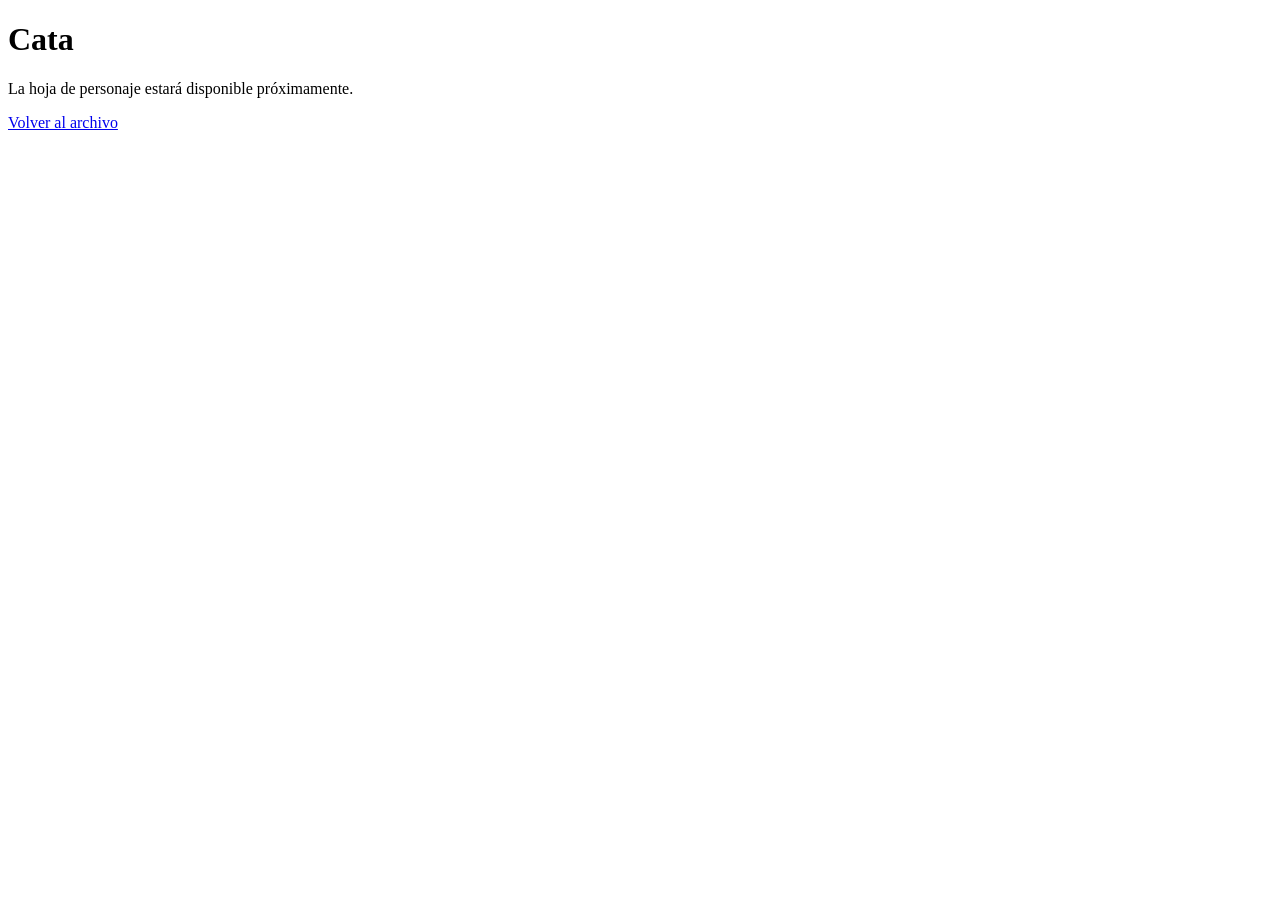
==== cata/index.html @ b9797f9a "CATA INDEX" ====
<!DOCTYPE html>
<html lang="es">
<head>
    <meta charset="UTF-8">
    <meta name="viewport" content="width=device-width, initial-scale=1.0">
    <title>Cata — Próximamente</title>
</head>
<body>
    <main>
        <h1>Cata</h1>
        <p>La hoja de personaje estará disponible próximamente.</p>
        <a href="../index.html">Volver al archivo</a>
    </main>
</body>
</html>
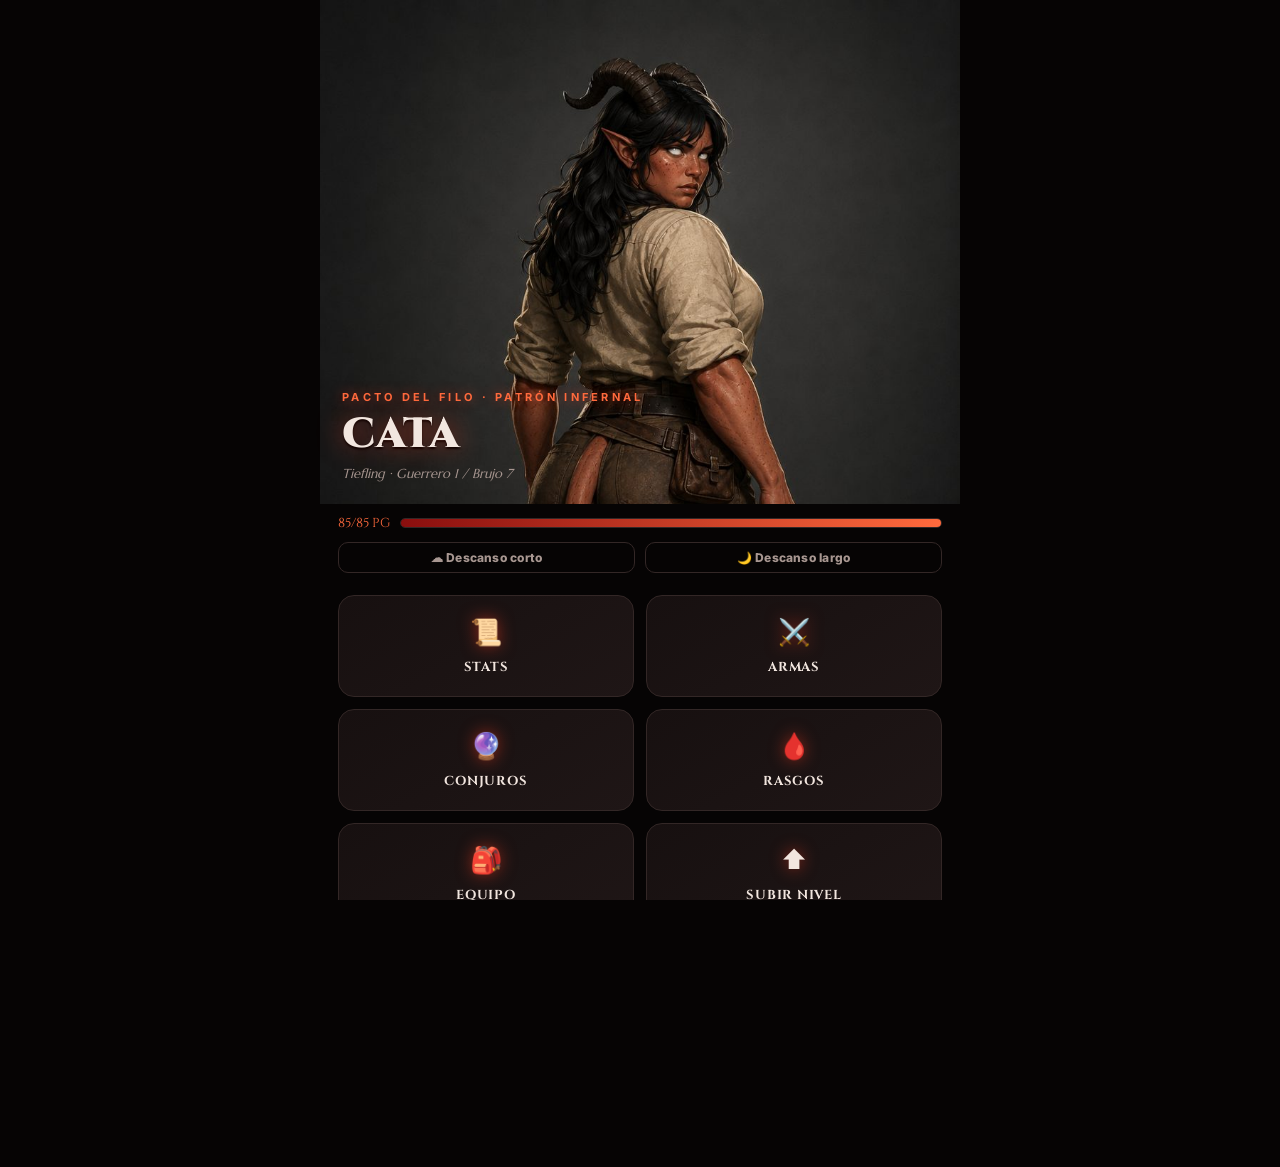
==== commit 690dda31: "Cata hoja de personaje" ====
--- a/cata/index.html
+++ b/cata/index.html
@@ -1,15 +1,1084 @@
 <!DOCTYPE html>
 <html lang="es">
 <head>
-    <meta charset="UTF-8">
-    <meta name="viewport" content="width=device-width, initial-scale=1.0">
-    <title>Cata — Próximamente</title>
+<meta charset="UTF-8">
+<meta name="viewport" content="width=device-width, initial-scale=1.0, maximum-scale=1">
+<title>Cata</title>
+<style>
+  @import url('https://fonts.googleapis.com/css2?family=Cinzel:wght@600;700;900&family=Marcellus&family=Inter:wght@400;500;600;700;800&display=swap');
+
+  :root{
+    --bg: #060404;
+    --panel: #171010;
+    --panel-2: #1f1616;
+    --lava: #ff3b1f;
+    --lava-deep: #8a0e0e;
+    --lava-glow: #ff6a3d;
+    --ash: #2a2222;
+    --ash-light: #4a3f3f;
+    --text: #f2e6df;
+    --text-dim: #a89791;
+    --line: #332726;
+    --ok: #7fae6b;
+  }
+  *{box-sizing:border-box;}
+  html,body{margin:0;padding:0;background:var(--bg);color:var(--text);font-family:'Inter',sans-serif;height:100%;overflow-x:hidden;}
+  body{min-height:100vh;}
+  ::selection{background:var(--lava); color:#fff;}
+  button{font-family:inherit;}
+
+  #app{max-width:640px; margin:0 auto; min-height:100vh; position:relative;}
+
+  .screen{display:none; min-height:100vh; padding-bottom:34px; animation:sweep .28s ease;}
+  .screen.active{display:block;}
+  @keyframes sweep{from{opacity:0; transform:translateX(10px);} to{opacity:1; transform:none;}}
+
+  /* ---------- HOME / HUB ---------- */
+  #screen-home{padding:0;}
+  .hero{
+    position:relative; height:56vh; min-height:340px; display:flex; align-items:flex-end;
+    background:
+      linear-gradient(180deg, rgba(6,4,4,0.15) 0%, rgba(6,4,4,0.55) 55%, var(--bg) 100%),
+      radial-gradient(ellipse at 30% 20%, rgba(255,59,31,0.35), transparent 60%),
+      linear-gradient(160deg, #2a1210, #0d0707 70%);
+  }
+  .hero-portrait-empty{
+    position:absolute; inset:0; display:flex; align-items:center; justify-content:center; flex-direction:column; gap:8px;
+    color:var(--text-dim); font-size:12px; text-align:center; padding:20px;
+  }
+  .hero-portrait-empty .sigil{font-size:46px; opacity:.5; filter:drop-shadow(0 0 14px var(--lava));}
+  .hero img{position:absolute; inset:0; width:100%; height:100%; object-fit:cover; object-position:center top;}
+  .hero-title{position:relative; z-index:2; padding:20px 22px 22px; width:100%;}
+  .hero-title .eyebrow{font-size:11px; letter-spacing:.3em; text-transform:uppercase; color:var(--lava-glow); font-weight:700; text-shadow:0 0 12px rgba(255,59,31,.6);}
+  .hero-title h1{font-family:'Cinzel',serif; font-weight:900; font-size:42px; margin:2px 0 0; letter-spacing:.02em; text-shadow:0 0 24px rgba(255,59,31,.5), 0 2px 2px #000;}
+  .hero-title .sub{font-family:'Marcellus',serif; font-style:italic; color:var(--text-dim); font-size:13px; margin-top:2px;}
+
+  .hub-grid{padding:18px; display:grid; grid-template-columns:1fr 1fr; gap:12px;}
+  .rune-btn{
+    background:linear-gradient(150deg, var(--panel), var(--panel-2));
+    border:1px solid var(--line); border-radius:16px; padding:20px 12px; text-align:center; cursor:pointer;
+    color:var(--text); position:relative; overflow:hidden;
+  }
+  .rune-btn:active{transform:scale(.97);}
+  .rune-btn::before{content:""; position:absolute; inset:0; background:radial-gradient(circle at 50% 0%, rgba(255,59,31,.16), transparent 70%); opacity:0; transition:opacity .2s;}
+  .rune-btn:active::before{opacity:1;}
+  .rune-btn .icon{font-size:26px; display:block; margin-bottom:8px; filter:drop-shadow(0 0 8px rgba(255,59,31,.5));}
+  .rune-btn .label{font-family:'Cinzel',serif; font-size:13px; letter-spacing:.06em; text-transform:uppercase; font-weight:700;}
+
+  .combat-cta{
+    margin:6px 18px 18px; padding:20px; border-radius:18px; text-align:center; cursor:pointer;
+    background:linear-gradient(135deg, var(--lava-deep), var(--lava) 120%);
+    border:1px solid var(--lava-glow);
+    box-shadow:0 0 0 1px rgba(255,59,31,.2), 0 12px 30px rgba(255,59,31,.25);
+    animation:pulse 2.6s ease-in-out infinite;
+  }
+  @keyframes pulse{0%,100%{box-shadow:0 0 0 0 rgba(255,59,31,.35), 0 12px 30px rgba(255,59,31,.25);} 50%{box-shadow:0 0 0 10px rgba(255,59,31,0), 0 12px 30px rgba(255,59,31,.4);}}
+  .combat-cta .label{font-family:'Cinzel',serif; font-weight:900; font-size:19px; letter-spacing:.08em; color:#fff; text-shadow:0 2px 6px rgba(0,0,0,.4);}
+  .combat-cta .sub{font-size:11.5px; color:rgba(255,255,255,.85); margin-top:4px;}
+
+  .mini-hp{display:flex; align-items:center; justify-content:space-between; padding:10px 18px; gap:10px;}
+  .mini-hp .bar-wrap{flex:1; height:10px; background:var(--ash); border-radius:999px; overflow:hidden; border:1px solid var(--line);}
+  .mini-hp .bar-fill{height:100%; background:linear-gradient(90deg, var(--lava-deep), var(--lava-glow));}
+  .mini-hp .txt{font-family:'Cinzel',serif; font-size:13px; color:var(--lava-glow); white-space:nowrap;}
+
+  /* ---------- SUB SCREENS (shared) ---------- */
+  .subheader{
+    display:flex; align-items:center; gap:10px; padding:16px 16px 12px; position:sticky; top:0; z-index:5;
+    background:linear-gradient(var(--bg) 80%, transparent); backdrop-filter:blur(4px);
+  }
+  .back-btn{
+    width:38px; height:38px; border-radius:50%; background:var(--panel); border:1px solid var(--line);
+    color:var(--lava-glow); font-size:18px; display:flex; align-items:center; justify-content:center; cursor:pointer;
+  }
+  .subheader h2{font-family:'Cinzel',serif; font-size:19px; letter-spacing:.05em; margin:0; text-transform:uppercase;}
+  .content{padding:0 16px 20px;}
+
+  .card{background:var(--panel); border:1px solid var(--line); border-radius:14px; padding:14px 16px; margin-bottom:12px;}
+  .card h3{font-family:'Cinzel',serif; font-size:13px; letter-spacing:.08em; text-transform:uppercase; color:var(--lava-glow); margin:0 0 10px; display:flex; justify-content:space-between; align-items:center;}
+  .card h3 small{font-family:'Inter'; font-size:10.5px; text-transform:none; color:var(--text-dim); letter-spacing:0;}
+
+  input, select, textarea{
+    background:#0e0a0a; border:1px solid var(--line); color:var(--text); border-radius:8px; padding:7px 9px; font-size:14px; width:100%;
+  }
+  input:focus, textarea:focus{outline:1px solid var(--lava-glow); border-color:var(--lava-glow);}
+  label{font-size:10.5px; color:var(--text-dim); text-transform:uppercase; letter-spacing:.05em; display:block; margin-bottom:3px;}
+  .field{margin-bottom:8px;}
+  .row{display:flex; gap:8px; align-items:flex-end;}
+  .row>*{flex:1;}
+
+  button.btn{background:linear-gradient(135deg, var(--lava), var(--lava-deep)); color:#fff; border:none; border-radius:10px; padding:10px 14px; font-weight:800; font-size:13px; cursor:pointer; letter-spacing:.02em;}
+  button.btn.ghost{background:transparent; border:1px solid var(--line); color:var(--text-dim);}
+  button.btn.small{padding:7px 11px; font-size:12px;}
+  button.btn.danger{background:#2a0e0e; border:1px solid var(--lava-deep); color:#ff9a8a;}
+  button.btn.big{width:100%; padding:16px; font-size:15px; border-radius:14px;}
+
+  /* ---------- STATS SCREEN ---------- */
+  .ability-block{background:var(--panel); border:1px solid var(--line); border-radius:16px; padding:16px; margin-bottom:12px;}
+  .ability-head{display:flex; align-items:center; gap:14px; margin-bottom:10px;}
+  .ability-score{font-family:'Cinzel',serif; font-weight:900; font-size:38px; color:var(--lava-glow); text-shadow:0 0 16px rgba(255,106,61,.4); line-height:1;}
+  .ability-name{font-family:'Cinzel',serif; font-size:14px; letter-spacing:.1em; text-transform:uppercase;}
+  .ability-mod{font-size:13px; color:var(--text-dim);}
+  .ability-save{margin-left:auto; text-align:right; font-size:11px; color:var(--text-dim);}
+  .ability-save b{display:block; font-family:'Cinzel',serif; font-size:16px; color:var(--text);}
+  .skill-list{display:grid; grid-template-columns:1fr auto; gap:6px 0; border-top:1px solid var(--line); padding-top:10px;}
+  .skill-row{display:contents;}
+  .skill-row span:first-child{font-size:13.5px; color:var(--text-dim); padding:3px 0;}
+  .skill-row span:last-child{font-family:'Cinzel',serif; font-size:14px; color:var(--text); text-align:right;}
+
+  /* ---------- WEAPONS ---------- */
+  .weapon-card{border-radius:16px; overflow:hidden; border:1px solid var(--line); margin-bottom:14px; background:var(--panel);}
+  .weapon-photo{height:130px; background:linear-gradient(150deg,#241414,#120a0a); display:flex; align-items:center; justify-content:center; position:relative; cursor:pointer;}
+  .weapon-photo img{width:100%; height:100%; object-fit:cover;}
+  .weapon-photo .ph{color:var(--text-dim); font-size:11px; text-align:center;}
+  .weapon-photo .ph .sigil{font-size:30px; display:block; margin-bottom:4px; opacity:.5;}
+  .weapon-closed{padding:14px 16px; display:flex; justify-content:space-between; align-items:center; cursor:pointer;}
+  .weapon-closed .name{font-family:'Marcellus',serif; font-size:17px;}
+  .weapon-closed .chev{color:var(--lava-glow); font-size:18px; transition:transform .2s;}
+  .weapon-closed.open .chev{transform:rotate(90deg);}
+  .weapon-detail{max-height:0; overflow:hidden; transition:max-height .25s ease; padding:0 16px;}
+  .weapon-detail.open{max-height:600px; padding-bottom:16px;}
+  .item-tags{display:flex; flex-wrap:wrap; gap:5px; margin:8px 0;}
+  .tag{font-size:10.5px; background:rgba(255,59,31,.14); border:1px solid var(--lava); color:var(--lava-glow); padding:2px 8px; border-radius:999px;}
+  .item-stats{display:flex; gap:16px; font-size:13.5px; color:var(--text-dim); margin-top:4px;}
+  .item-stats b{color:var(--text); font-family:'Cinzel',serif; font-size:16px;}
+
+  /* ---------- COMBAT MODE ---------- */
+  #screen-combat{background:radial-gradient(ellipse at 50% 0%, rgba(255,59,31,.14), var(--bg) 60%);}
+  .combat-topbar{display:flex; align-items:center; gap:10px; padding:14px 16px; border-bottom:1px solid var(--line);}
+  .combat-round{font-family:'Cinzel',serif; font-size:12px; color:var(--lava-glow); border:1px solid var(--lava-deep); border-radius:999px; padding:4px 12px; white-space:nowrap;}
+  .combat-stats-mini{display:flex; gap:10px; padding:10px 16px; flex-wrap:wrap;}
+  .mini-pill{background:var(--panel); border:1px solid var(--line); border-radius:999px; padding:5px 12px; font-size:12px; color:var(--text-dim); display:flex; gap:6px; align-items:center;}
+  .mini-pill b{color:var(--lava-glow); font-family:'Cinzel',serif;}
+
+  .combat-stage{padding:24px 20px; text-align:center;}
+  .combat-question{font-family:'Cinzel',serif; font-size:16px; letter-spacing:.04em; color:var(--text-dim); margin-bottom:18px; text-transform:uppercase;}
+  .combat-choices{display:flex; flex-direction:column; gap:12px;}
+  .combat-choice-btn{
+    background:linear-gradient(135deg, var(--panel), var(--panel-2)); border:1px solid var(--line); border-radius:16px;
+    padding:20px; font-family:'Cinzel',serif; font-size:16px; letter-spacing:.03em; color:var(--text); cursor:pointer;
+  }
+  .combat-choice-btn:active{transform:scale(.98);}
+  .combat-choice-btn.used{opacity:.35; background:var(--ash);}
+  .combat-choice-btn .status{display:block; font-family:'Inter'; font-size:11px; color:var(--lava-glow); margin-top:4px; font-weight:600; text-transform:none; letter-spacing:0;}
+
+  .sub-choice-card{background:var(--panel-2); border:1px solid var(--line); border-radius:14px; padding:16px; text-align:left; margin-bottom:10px; cursor:pointer;}
+  .sub-choice-card .name{font-family:'Marcellus',serif; font-size:16px;}
+  .sub-choice-card .desc{font-size:12.5px; color:var(--text-dim); margin-top:4px;}
+
+  .end-turn-bar{position:sticky; bottom:0; padding:16px; background:linear-gradient(transparent, var(--bg) 30%);}
+
+  .empty-hint{color:var(--text-dim); font-size:13px; text-align:center; padding:16px; border:1px dashed var(--line); border-radius:12px;}
+  .note-uncertain{font-size:11px; color:#e8b34a; margin-top:6px; font-style:italic;}
+  details.group summary{font-family:'Cinzel',serif; font-size:13px; letter-spacing:.05em; color:var(--lava-glow); cursor:pointer; padding:6px 0; list-style:none;}
+  details.group summary::-webkit-details-marker{display:none;}
+  details.group summary::before{content:"▸ ";}
+  details.group[open] summary::before{content:"▾ ";}
+  .item{background:var(--panel-2); border:1px solid var(--line); border-radius:12px; padding:12px 14px; margin-bottom:10px;}
+  .item .name{font-family:'Marcellus',serif; font-size:15.5px;}
+  .desc{font-size:13px; color:var(--text-dim); line-height:1.5; margin-top:4px;}
+
+  .save-toast{position:fixed; bottom:14px; left:50%; transform:translateX(-50%) translateY(20px); opacity:0; background:var(--lava-glow); color:#1a0700; font-weight:800; font-size:12px; padding:8px 16px; border-radius:999px; transition:all .25s; pointer-events:none; z-index:60;}
+  .save-toast.show{opacity:1; transform:translateX(-50%) translateY(0);}
+
+  /* Level up wizard */
+  .wizard-step{display:none;}
+  .wizard-step.active{display:block;}
+  .wizard-progress{display:flex; gap:6px; padding:0 16px 12px;}
+  .wizard-progress span{flex:1; height:4px; border-radius:999px; background:var(--ash);}
+  .wizard-progress span.done{background:var(--lava-glow);}
+  .wizard-nav{display:flex; gap:10px; padding:16px;}
+</style>
 </head>
 <body>
-    <main>
-        <h1>Cata</h1>
-        <p>La hoja de personaje estará disponible próximamente.</p>
-        <a href="../index.html">Volver al archivo</a>
-    </main>
+<div id="app"></div>
+<div class="save-toast" id="toast">Guardado</div>
+
+<script>
+const STORAGE_KEY = 'cata-sheet-v1';
+
+const DEFAULT_STATE = {
+  fighterLevel: 1, warlockLevel: 7,
+  hpMax: 85, hpCurrent: 85, tempHp: 0,
+  ac: 16, initiative: 1, speed: 9, passivePerception: 12,
+  spellSlotsUsed: 0, secondWindUsed: 0,
+  portraitImage: "[data-uri]",
+  abilities: {
+    str:{score:18,mod:4,save:7,skills:{"Atletismo":7}},
+    dex:{score:12,mod:1,save:1,skills:{"Acrobacias":1,"Juego de manos":1,"Sigilo":1}},
+    con:{score:16,mod:3,save:6,skills:{}},
+    int:{score:10,mod:0,save:0,skills:{"Arcana":0,"Historia":0,"Investigación":0,"Religión":0,"Naturaleza":3}},
+    wis:{score:14,mod:2,save:5,skills:{"Cuidado de animales":5,"Perspicacia":2,"Medicina":2,"Percepción":2,"Supervivencia":2}},
+    cha:{score:18,mod:4,save:4,skills:{"Engaño":4,"Interpretación":4,"Persuasión":4,"Intimidación":7}}
+  },
+  weapons: [
+    {id:'w1', name:'Pussy Destroyer', type:'Hacha de guerra', bonded:false, atkBonus:'+7', dmgDice:'1d8', dmgMod:'+4', dmgType:'cortante', versatileDice:'1d10', props:'Versátil, Derriba', note:'Fuerza (+4) + competencia (+3)', img:null},
+    {id:'w2', name:'Melón', type:'Cimitarra — arma de pacto', bonded:true, atkBonus:'+7', dmgDice:'1d6', dmgMod:'+4', dmgType:'cortante', versatileDice:'', props:'Ligera, Molestar', note:'Vinculada por Pacto de Filo — Carisma (+4) + competencia (+3)', img:'[data-uri]', pairWith:'w3'},
+    {id:'w3', name:'Melames', type:'Cimitarra', bonded:false, atkBonus:'+7', dmgDice:'1d6', dmgMod:'+4', dmgType:'cortante', versatileDice:'', props:'Ligera, Molestar', note:'Fuerza (+4) + competencia (+3)', img:'[data-uri]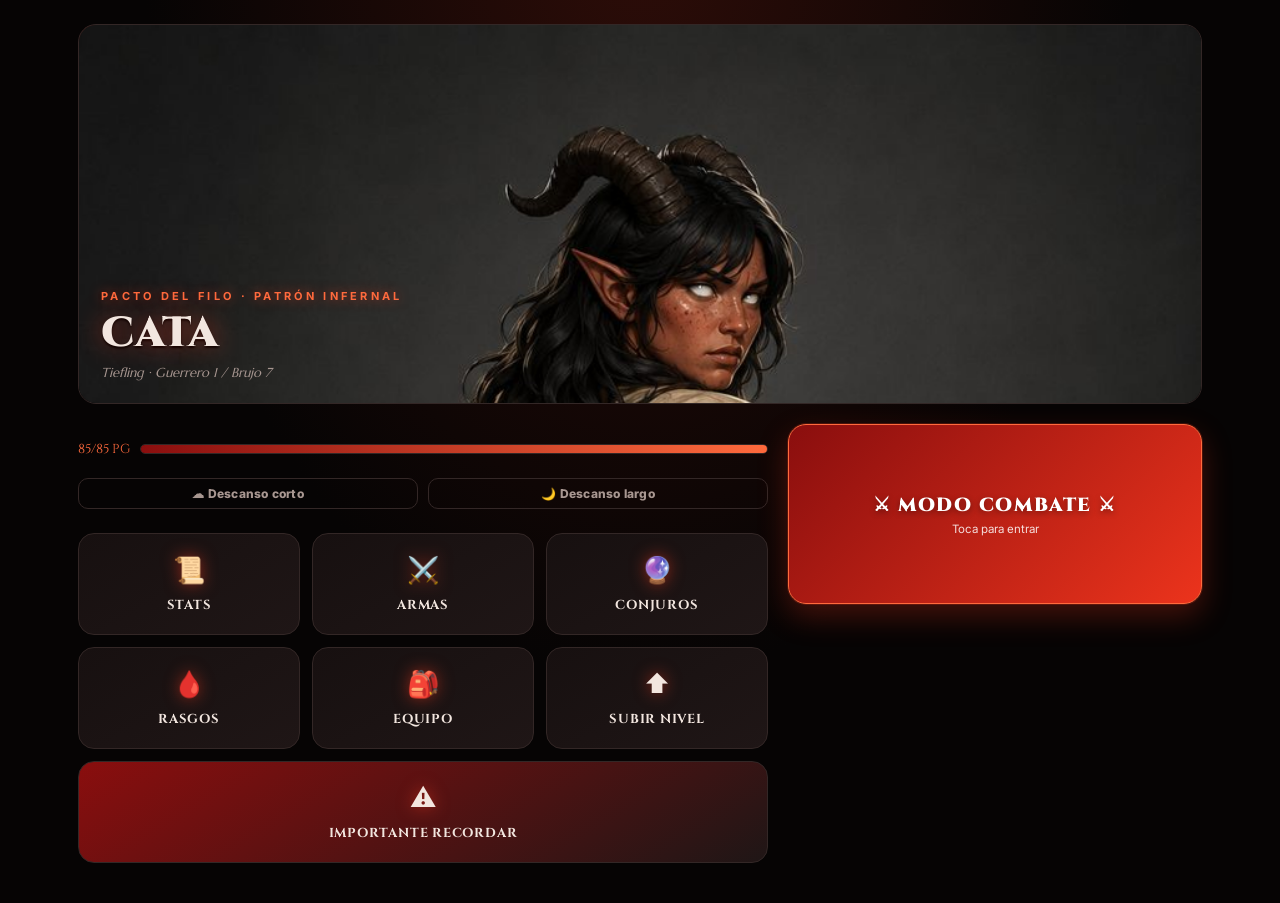
==== commit c69b67de: "Cata hoja de personaje v1" ====
--- a/cata/index.html
+++ b/cata/index.html
@@ -187,12 +187,34 @@
   .wizard-progress span{flex:1; height:4px; border-radius:999px; background:var(--ash);}
   .wizard-progress span.done{background:var(--lava-glow);}
   .wizard-nav{display:flex; gap:10px; padding:16px;}
+
+  @media (min-width: 900px){
+    body{background:radial-gradient(ellipse at 50% -10%, rgba(255,59,31,.16), var(--bg) 55%);}
+    #app{max-width:1180px; padding:24px 28px 40px;}
+    .screen{min-height:auto;}
+    #screen-home.active{display:grid; grid-template-columns:minmax(0, 1.25fr) minmax(320px, .75fr); gap:20px; align-items:start;}
+    #screen-home .hero{grid-column:1 / -1; height:380px; min-height:0; border:1px solid var(--line); border-radius:18px; overflow:hidden;}
+    #screen-home .mini-hp{grid-column:1; padding:16px 0 0;}
+    #screen-home .row{grid-column:1; padding:0 0 4px !important;}
+    #screen-home .hub-grid{grid-column:1; padding:0; grid-template-columns:repeat(3, 1fr);}
+    #screen-home .hub-grid .rune-btn:last-child{grid-column:1 / -1;}
+    #screen-home .combat-cta{grid-column:2; grid-row:2 / span 3; margin:0; min-height:180px; display:flex; flex-direction:column; justify-content:center;}
+    .screen:not(#screen-home){max-width:1080px; margin:0 auto;}
+    .content{display:grid; grid-template-columns:repeat(2, minmax(0, 1fr)); gap:14px; padding:0;}
+    .content > .card, .content > .ability-block, .content > .weapon-card{margin-bottom:0;}
+    .content > .card:last-child, .content > .btn{grid-column:1 / -1;}
+    .subheader{padding:10px 0 18px; position:relative; background:transparent;}
+    .combat-stage{max-width:760px; margin:0 auto;}
+    #screen-combat .card{max-width:760px; margin-left:auto; margin-right:auto;}
+    .combat-choices{display:grid; grid-template-columns:repeat(3, 1fr);}
+  }
 </style>
 </head>
 <body>
 <div id="app"></div>
 <div class="save-toast" id="toast">Guardado</div>
 
+<script src="catalog.js"></script>
 <script>
 const STORAGE_KEY = 'cata-sheet-v1';
 
@@ -305,9 +327,11 @@
 
 async function loadState(){
   try{
-    const res = await window.storage.get(STORAGE_KEY, false);
-    if(res && res.value){
-      state = Object.assign(deepClone(DEFAULT_STATE), JSON.parse(res.value));
+    const stored = window.storage
+      ? await window.storage.get(STORAGE_KEY, false)
+      : {value: window.localStorage.getItem(STORAGE_KEY)};
+    if(stored && stored.value){
+      state = Object.assign(deepClone(DEFAULT_STATE), JSON.parse(stored.value));
       state.combat = Object.assign(deepClone(DEFAULT_STATE.combat), state.combat||{});
       migrateState();
     } else {
@@ -367,7 +391,12 @@
 }
 let saveTimer=null;
 async function saveState(silent){
-  try{ await window.storage.set(STORAGE_KEY, JSON.stringify(state), false); if(!silent) showToast(); }
+  try{
+    const value = JSON.stringify(state);
+    if(window.storage) await window.storage.set(STORAGE_KEY, value, false);
+    else window.localStorage.setItem(STORAGE_KEY, value);
+    if(!silent) showToast();
+  }
   catch(e){ console.error(e); }
 }
 function showToast(){
@@ -596,7 +625,10 @@
           </div>
         </div>
       </div>`).join('')}</div>`).join('')}
-    <div class="card"><button class="btn ghost" id="addSpellBtn" style="width:100%;">+ Agregar conjuro</button></div>
+    <div class="card">
+      <div class="row"><select id="catalogSpell"><option value="">Importar desde catálogo...</option>${CATA_CATALOG.spells.map(s=>`<option value="${s.id}">${s.name} (nivel ${s.level})</option>`).join('')}</select><button class="btn small" id="importSpell">Añadir</button></div>
+      <button class="btn ghost" id="addSpellBtn" style="width:100%; margin-top:8px;">+ Crear conjuro personalizado</button>
+    </div>
   `;
 }
 
@@ -615,7 +647,9 @@
       </div>
     `).join('')}</div>
     <div class="card"><h3>Rasgos de clase</h3>${state.classFeatures.map(i=>`<div class="item"><div class="name">${i.name}</div><div class="desc">${i.desc}</div></div>`).join('')}</div>
-    <div class="card"><h3>Dotes</h3>${state.feats.map(i=>`<div class="item"><div class="name">${i.name}</div><div class="desc">${i.desc}</div></div>`).join('')}</div>
+    <div class="card"><h3>Dotes</h3>${state.feats.map(i=>`<div class="item"><div class="name">${i.name}</div><div class="desc">${i.desc}</div></div>`).join('')}
+      <div class="row" style="margin-top:8px;"><select id="catalogFeat"><option value="">Importar dote del catálogo...</option>${CATA_CATALOG.feats.map(f=>`<option value="${f.id}">${f.name}</option>`).join('')}</select><button class="btn small" id="importFeat">Añadir</button></div>
+    </div>
   `;
 }
 
@@ -661,18 +695,18 @@
     <div class="wizard-step ${wizardStep===1?'active':''}">
       <div class="card"><h3>Paso 2 · Puntos de golpe</h3>
         <div class="field"><label>¿Cuántos PG máximos nuevos tira o gana?</label><input type="number" id="wzHpGain" placeholder="ej. 6"></div>
+        <div class="field"><label>Mejora de característica (opcional)</label><select id="wzAbility"><option value="">No aplicar</option>${Object.entries({str:'Fuerza',dex:'Destreza',con:'Constitución',int:'Inteligencia',wis:'Sabiduría',cha:'Carisma'}).map(([id,name])=>`<option value="${id}">${name} +1</option>`).join('')}</select></div>
         <p class="desc">Lo sumo a tu máximo actual (${state.hpMax}).</p>
       </div>
     </div>
 
     <div class="wizard-step ${wizardStep===2?'active':''}">
       <div class="card"><h3>Paso 3 · ¿Ganaste algo nuevo?</h3>
-        <div class="field"><label>Nueva invocación / rasgo (opcional)</label><input id="wzInvocation" placeholder="Nombre..."></div>
-        <div class="field"><label>Descripción breve</label><input id="wzInvocationDesc" placeholder="Qué hace..."></div>
-        <div class="field" style="margin-top:10px;"><label>Nuevo dote (opcional)</label><input id="wzFeat" placeholder="Nombre..."></div>
-        <div class="field"><label>Descripción breve</label><input id="wzFeatDesc" placeholder="Qué hace..."></div>
-        <div class="field" style="margin-top:10px;"><label>Nuevo conjuro (opcional)</label><input id="wzSpell" placeholder="Nombre..."></div>
-        <p class="desc">Deja en blanco lo que no aplique este nivel.</p>
+        <div class="field"><label>Invocación del catálogo</label><select id="wzInvocation"><option value="">No añadir</option>${CATA_CATALOG.invocations.map(i=>`<option value="${i.id}">${i.name}</option>`).join('')}</select></div>
+        <div class="field"><label>Dote del catálogo</label><select id="wzFeat"><option value="">No añadir</option>${CATA_CATALOG.feats.map(i=>`<option value="${i.id}">${i.name}</option>`).join('')}</select></div>
+        <div class="field"><label>Conjuro del catálogo</label><select id="wzSpell"><option value="">No añadir</option>${CATA_CATALOG.spells.map(i=>`<option value="${i.id}">${i.name} (nivel ${i.level})</option>`).join('')}</select></div>
+        <div class="field"><label>Rasgo de clase del catálogo</label><select id="wzFeature"><option value="">No añadir</option>${CATA_CATALOG.classFeatures.map(i=>`<option value="${i.id}">${i.name}</option>`).join('')}</select></div>
+        <p class="desc">Las opciones se cargan desde <strong>catalog.js</strong>. Para añadir algo nuevo, edita ese archivo y después selecciónalo aquí.</p>
       </div>
     </div>
 
@@ -805,6 +839,12 @@
       </div>`;
   }
 
+  const importantInCombat = state.important && state.important.length ? `
+    <aside class="combat-memory card" style="margin:0 16px 14px; border-color:var(--lava); text-align:left;">
+      <h3>Importante recordar <small>consulta rápida</small></h3>
+      ${state.important.map(i=>`<div class="item"><div class="name">${i.name}</div><div class="desc">${i.desc}</div></div>`).join('')}
+    </aside>` : '';
+
   return `
   <section class="screen ${screen==='combat'?'active':''}" id="screen-combat">
     <div class="subheader">
@@ -826,6 +866,7 @@
         <button class="btn small" style="flex:0 0 auto;" id="combatHeal">+ Curar</button>
       </div>
     </div>`:''}
+    ${importantInCombat}
     ${body}
   </section>`;
 }
@@ -888,6 +929,21 @@
     saveState(); render();
     const el = document.getElementById('edit-spell-'+id);
     if(el) el.style.display='block';
+  };
+  const importSpell = document.getElementById('importSpell');
+  if(importSpell) importSpell.onclick = ()=>{
+    const selected = CATA_CATALOG.spells.find(s=>s.id===document.getElementById('catalogSpell').value);
+    if(!selected) return;
+    state.spells.push({...deepClone(selected), id:'s'+Date.now()});
+    saveState(); render();
+  };
+
+  const importFeat = document.getElementById('importFeat');
+  if(importFeat) importFeat.onclick = ()=>{
+    const selected = CATA_CATALOG.feats.find(f=>f.id===document.getElementById('catalogFeat').value);
+    if(!selected) return;
+    state.feats.push({...deepClone(selected), id:'ft'+Date.now()});
+    saveState(); render();
   };
 
   // weapons
@@ -933,12 +989,12 @@
       wizardDraft.warlockLevel = parseInt(document.getElementById('wzWarlock').value)||state.warlockLevel;
     } else if(wizardStep===1){
       wizardDraft.hpGain = parseInt(document.getElementById('wzHpGain').value)||0;
+      wizardDraft.ability = document.getElementById('wzAbility').value;
     } else if(wizardStep===2){
-      wizardDraft.invocation = document.getElementById('wzInvocation').value.trim();
-      wizardDraft.invocationDesc = document.getElementById('wzInvocationDesc').value.trim();
-      wizardDraft.feat = document.getElementById('wzFeat').value.trim();
-      wizardDraft.featDesc = document.getElementById('wzFeatDesc').value.trim();
-      wizardDraft.spell = document.getElementById('wzSpell').value.trim();
+      wizardDraft.invocation = CATA_CATALOG.invocations.find(i=>i.id===document.getElementById('wzInvocation').value);
+      wizardDraft.feat = CATA_CATALOG.feats.find(i=>i.id===document.getElementById('wzFeat').value);
+      wizardDraft.spell = CATA_CATALOG.spells.find(i=>i.id===document.getElementById('wzSpell').value);
+      wizardDraft.feature = CATA_CATALOG.classFeatures.find(i=>i.id===document.getElementById('wzFeature').value);
     }
     if(wizardStep<3){
       wizardStep++;
@@ -947,9 +1003,11 @@
         document.getElementById('wzSummary').innerHTML = `
           Guerrero ${wizardDraft.fighterLevel} / Brujo ${wizardDraft.warlockLevel}<br>
           PG máximos: ${state.hpMax} → ${state.hpMax+(wizardDraft.hpGain||0)}<br>
-          ${wizardDraft.invocation?('Nueva invocación: '+wizardDraft.invocation+'<br>'):''}
-          ${wizardDraft.feat?('Nuevo dote: '+wizardDraft.feat+'<br>'):''}
-          ${wizardDraft.spell?('Nuevo conjuro: '+wizardDraft.spell+'<br>'):''}
+          ${wizardDraft.ability?('Mejora: '+wizardDraft.ability+' +1<br>'):''}
+          ${wizardDraft.invocation?('Nueva invocación: '+wizardDraft.invocation.name+'<br>'):''}
+          ${wizardDraft.feat?('Nuevo dote: '+wizardDraft.feat.name+'<br>'):''}
+          ${wizardDraft.spell?('Nuevo conjuro: '+wizardDraft.spell.name+'<br>'):''}
+          ${wizardDraft.feature?('Nuevo rasgo: '+wizardDraft.feature.name+'<br>'):''}
         `;
         return;
       }
@@ -960,9 +1018,15 @@
       state.warlockLevel = wizardDraft.warlockLevel;
       state.hpMax += (wizardDraft.hpGain||0);
       state.hpCurrent += (wizardDraft.hpGain||0);
-      if(wizardDraft.invocation) state.invocations.push({id:'i'+Date.now(), name:wizardDraft.invocation, desc:wizardDraft.invocationDesc||''});
-      if(wizardDraft.feat) state.feats.push({id:'ft'+Date.now(), name:wizardDraft.feat, desc:wizardDraft.featDesc||''});
-      if(wizardDraft.spell) state.spells.push({id:'s'+Date.now(), name:wizardDraft.spell, level:1, source:'Nuevo', dc:'DC 14', dmg:'', desc:'Agrega la descripción completa en la pestaña Conjuros.'});
+      if(wizardDraft.ability){
+        const ability = state.abilities[wizardDraft.ability];
+        ability.score += 1;
+        ability.mod = Math.floor((ability.score - 10) / 2);
+      }
+      if(wizardDraft.invocation) state.invocations.push({...deepClone(wizardDraft.invocation), id:'i'+Date.now()});
+      if(wizardDraft.feat) state.feats.push({...deepClone(wizardDraft.feat), id:'ft'+Date.now()});
+      if(wizardDraft.spell) state.spells.push({...deepClone(wizardDraft.spell), id:'s'+Date.now()});
+      if(wizardDraft.feature) state.classFeatures.push({...deepClone(wizardDraft.feature), id:'cf'+Date.now()});
       wizardStep=0; wizardDraft={};
       saveState(); goto('home');
     }
@@ -1058,6 +1122,7 @@
   const restShort = document.getElementById('restShort');
   if(restShort) restShort.onclick = ()=>{
     state.spellSlotsUsed = 0;
+    state.secondWindUsed = 0;
     saveState(); render();
   };
   const restLong = document.getElementById('restLong');
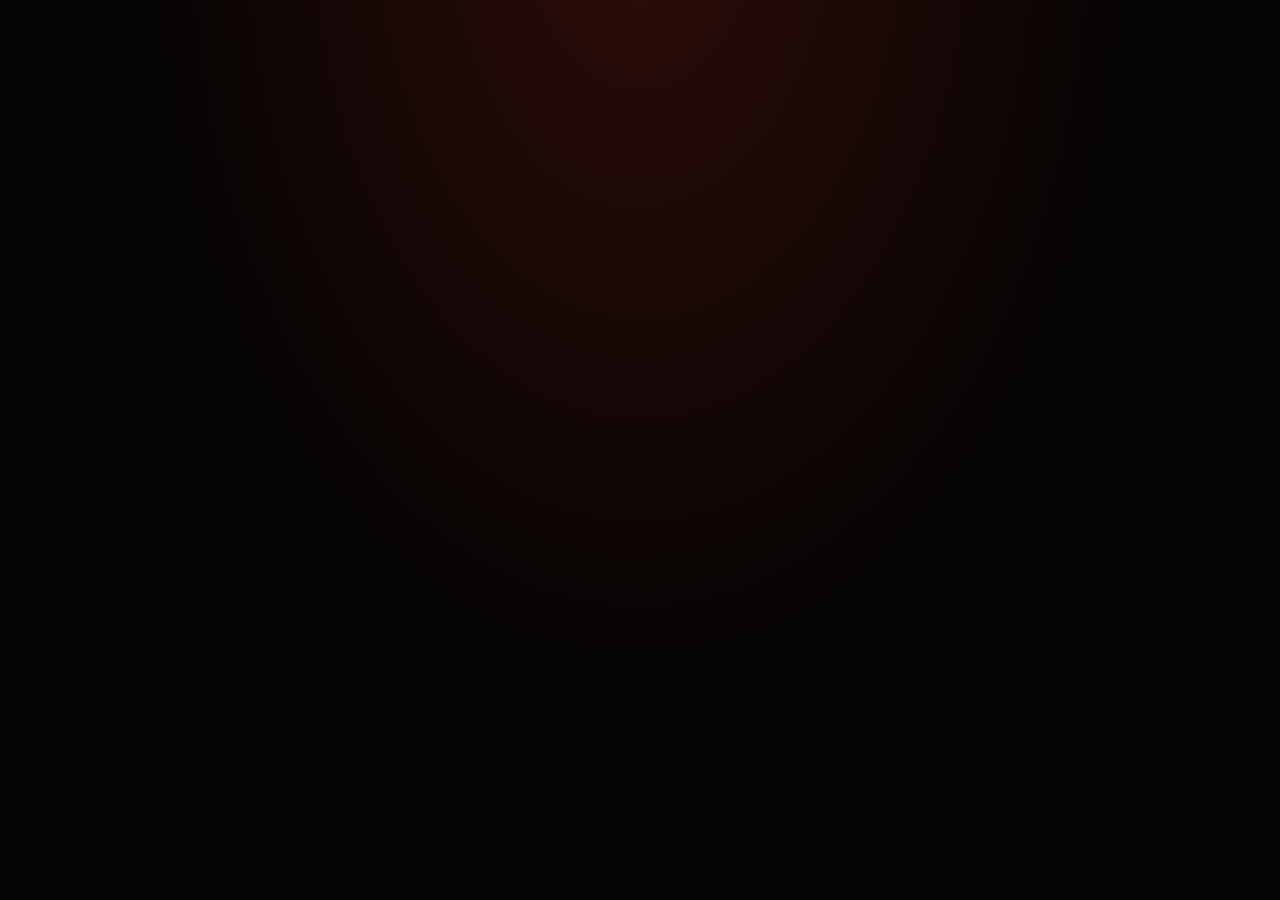
==== commit b055f4d3: "foto cata" ====
--- a/cata/index.html
+++ b/cata/index.html
@@ -223,7 +223,7 @@
   hpMax: 85, hpCurrent: 85, tempHp: 0,
   ac: 16, initiative: 1, speed: 9, passivePerception: 12,
   spellSlotsUsed: 0, secondWindUsed: 0,
-  portraitImage: "[data-uri]",
+  portraitImage: "images/foto_CATA_completa.jpeg"
   abilities: {
     str:{score:18,mod:4,save:7,skills:{"Atletismo":7}},
     dex:{score:12,mod:1,save:1,skills:{"Acrobacias":1,"Juego de manos":1,"Sigilo":1}},
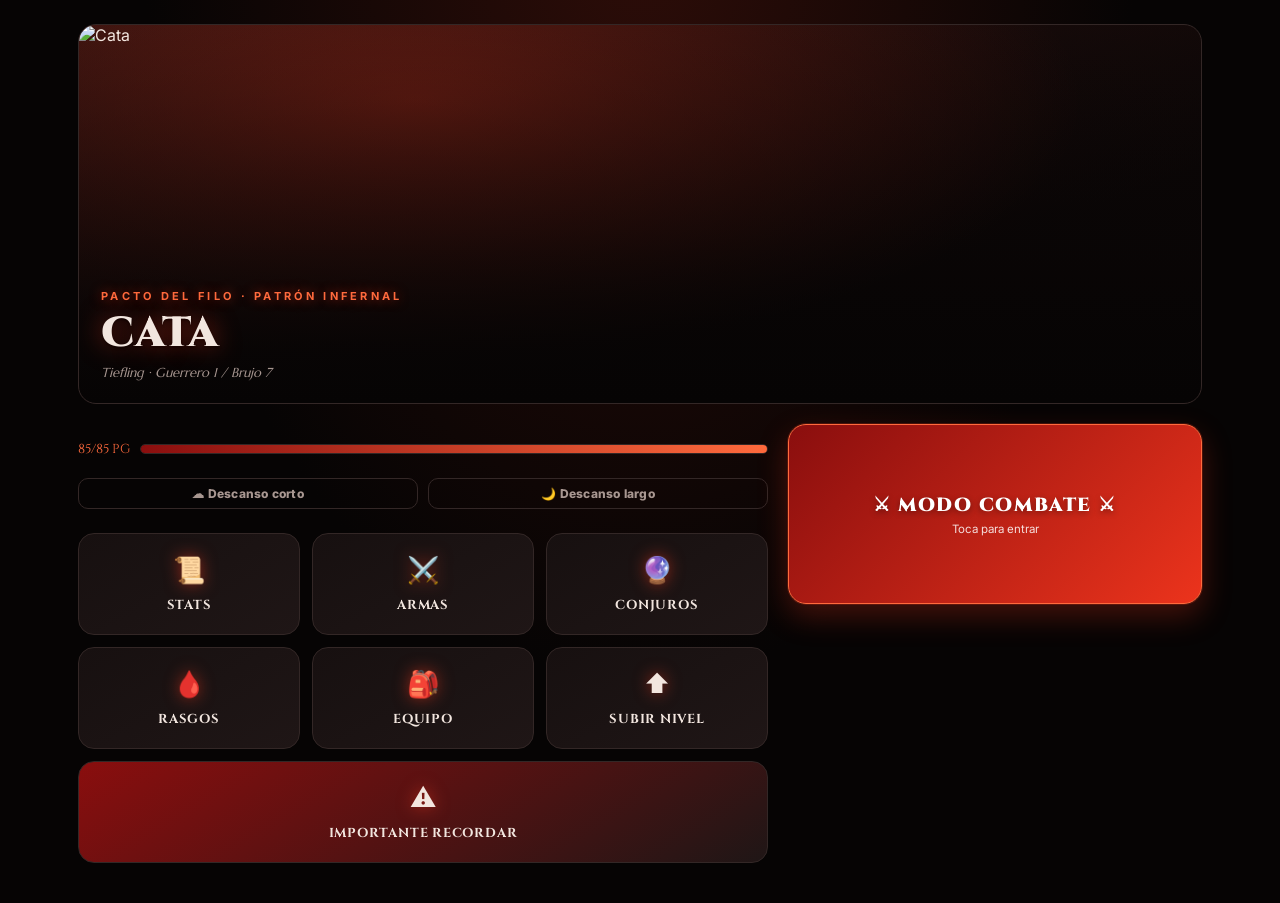
==== commit ef5cd710: "foto cata v1" ====
--- a/cata/index.html
+++ b/cata/index.html
@@ -223,7 +223,7 @@
   hpMax: 85, hpCurrent: 85, tempHp: 0,
   ac: 16, initiative: 1, speed: 9, passivePerception: 12,
   spellSlotsUsed: 0, secondWindUsed: 0,
-  portraitImage: "images/foto_CATA_completa.jpeg"
+  portraitImage: "images/foto_CATA_completa.jpeg",
   abilities: {
     str:{score:18,mod:4,save:7,skills:{"Atletismo":7}},
     dex:{score:12,mod:1,save:1,skills:{"Acrobacias":1,"Juego de manos":1,"Sigilo":1}},
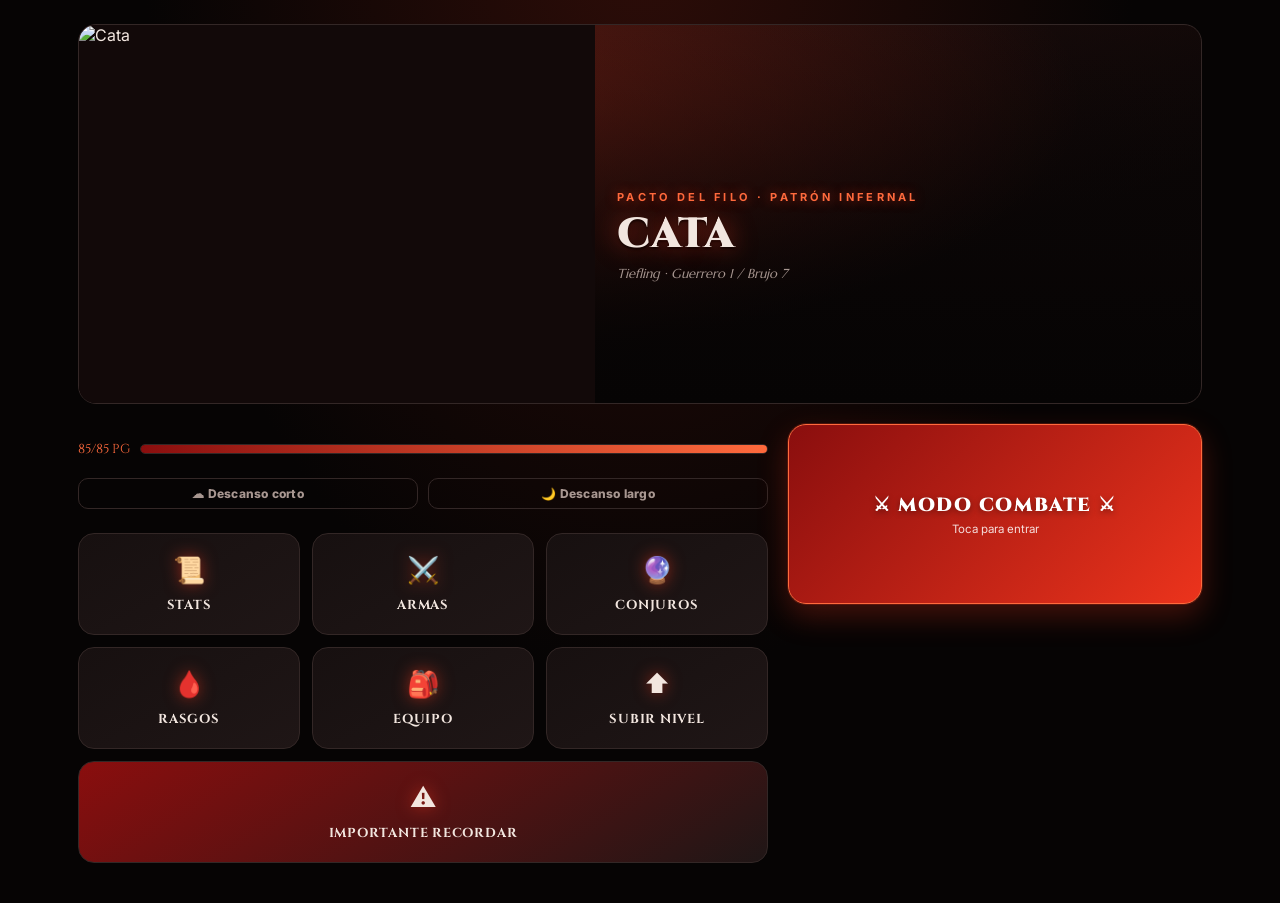
==== commit 6f108ad0: "foto cata v1" ====
--- a/cata/index.html
+++ b/cata/index.html
@@ -36,19 +36,23 @@
   /* ---------- HOME / HUB ---------- */
   #screen-home{padding:0;}
   .hero{
-    position:relative; height:56vh; min-height:340px; display:flex; align-items:flex-end;
+    position:relative; min-height:420px; display:grid; grid-template-columns:minmax(260px, 1.15fr) minmax(0, 1.35fr);
     background:
       linear-gradient(180deg, rgba(6,4,4,0.15) 0%, rgba(6,4,4,0.55) 55%, var(--bg) 100%),
       radial-gradient(ellipse at 30% 20%, rgba(255,59,31,0.35), transparent 60%),
       linear-gradient(160deg, #2a1210, #0d0707 70%);
+    overflow:hidden;
+  }
+  .hero-portrait{
+    position:relative; min-height:420px; background:#120909; display:flex; align-items:center; justify-content:center;
   }
   .hero-portrait-empty{
     position:absolute; inset:0; display:flex; align-items:center; justify-content:center; flex-direction:column; gap:8px;
     color:var(--text-dim); font-size:12px; text-align:center; padding:20px;
   }
   .hero-portrait-empty .sigil{font-size:46px; opacity:.5; filter:drop-shadow(0 0 14px var(--lava));}
-  .hero img{position:absolute; inset:0; width:100%; height:100%; object-fit:cover; object-position:center top;}
-  .hero-title{position:relative; z-index:2; padding:20px 22px 22px; width:100%;}
+  .hero img{width:100%; height:100%; object-fit:contain; object-position:center; display:block; background:#120909;}
+  .hero-title{position:relative; z-index:2; padding:24px 22px 22px; width:100%; display:flex; flex-direction:column; justify-content:center;}
   .hero-title .eyebrow{font-size:11px; letter-spacing:.3em; text-transform:uppercase; color:var(--lava-glow); font-weight:700; text-shadow:0 0 12px rgba(255,59,31,.6);}
   .hero-title h1{font-family:'Cinzel',serif; font-weight:900; font-size:42px; margin:2px 0 0; letter-spacing:.02em; text-shadow:0 0 24px rgba(255,59,31,.5), 0 2px 2px #000;}
   .hero-title .sub{font-family:'Marcellus',serif; font-style:italic; color:var(--text-dim); font-size:13px; margin-top:2px;}
@@ -433,9 +437,11 @@
   return `
   <section class="screen ${screen==='home'?'active':''}" id="screen-home">
     <div class="hero">
-      ${state.portraitImage
-        ? `<img src="${state.portraitImage}" alt="Cata">`
-        : `<div class="hero-portrait-empty"><span class="sigil">🔥</span>Sube la foto de Cata en el chat y la pongo aquí</div>`}
+      <div class="hero-portrait">
+        ${state.portraitImage
+          ? `<img src="${state.portraitImage}" alt="Cata">`
+          : `<div class="hero-portrait-empty"><span class="sigil">🔥</span>Sube la foto de Cata en el chat y la pongo aquí</div>`}
+      </div>
       <div class="hero-title">
         <div class="eyebrow">Pacto del Filo · Patrón Infernal</div>
         <h1>CATA</h1>
